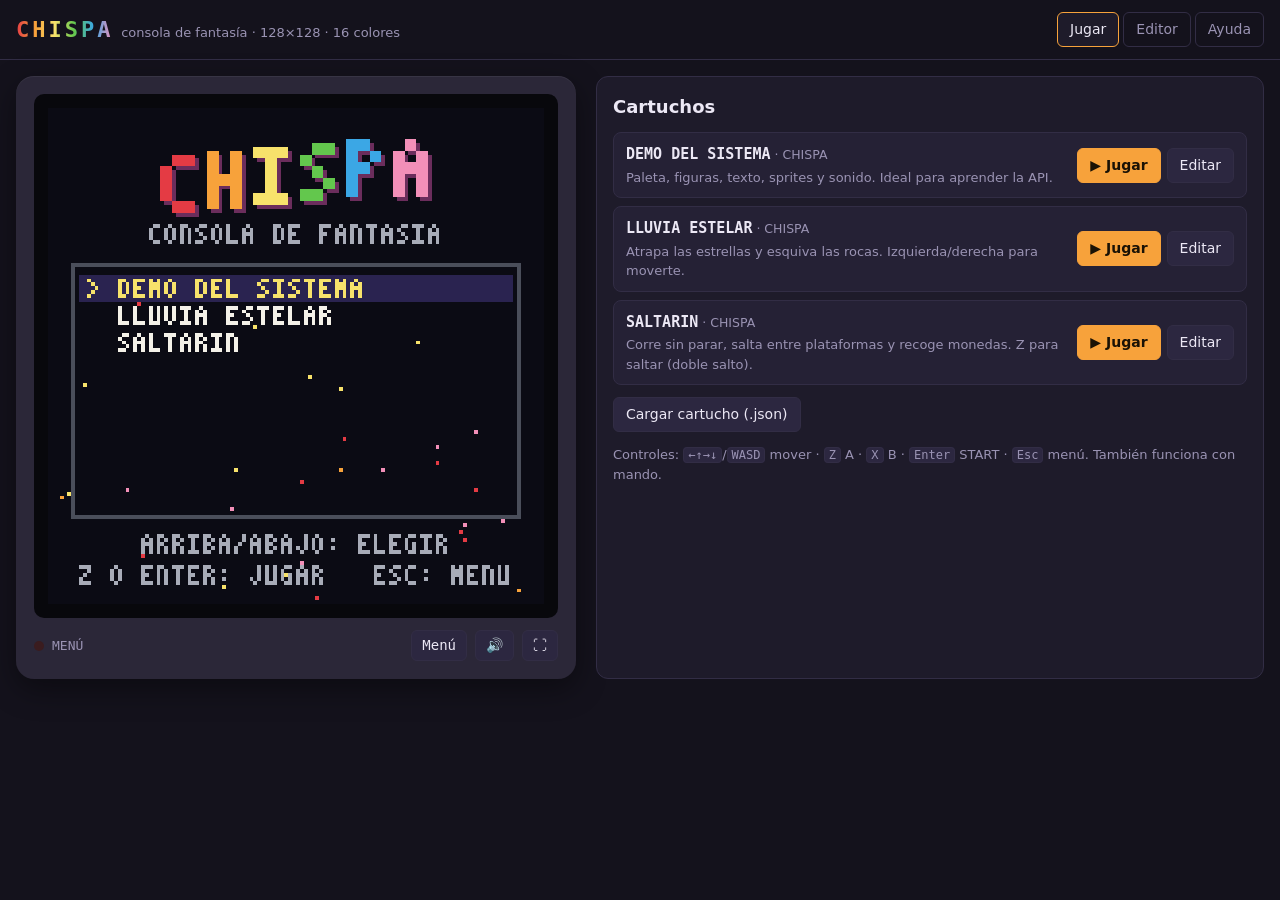
==== index.html @ 9a9179fb "Add CHISPA, a browser-based retro fantasy console 128x128 screen, 16-color palette, 8x8 sprites, syn" ====
<!doctype html>
<html lang="es">
<head>
  <meta charset="utf-8">
  <meta name="viewport" content="width=device-width, initial-scale=1">
  <title>CHISPA — consola de fantasía</title>
  <link rel="stylesheet" href="css/style.css">
</head>
<body>
  <header class="top">
    <h1><span class="logo">CHISPA</span> <small>consola de fantasía · 128×128 · 16 colores</small></h1>
    <nav class="tabs" role="tablist">
      <button class="tab active" data-tab="jugar" role="tab">Jugar</button>
      <button class="tab" data-tab="editor" role="tab">Editor</button>
      <button class="tab" data-tab="ayuda" role="tab">Ayuda</button>
    </nav>
  </header>

  <main>
    <section class="console-wrap">
      <div class="console">
        <div class="bezel">
          <canvas id="screen" width="128" height="128" aria-label="Pantalla de la consola"></canvas>
        </div>
        <div class="console-bar">
          <span class="led" id="led"></span>
          <span id="now-playing">MENÚ</span>
          <span class="spacer"></span>
          <button id="btn-menu" title="Volver al menú (Esc)">Menú</button>
          <button id="btn-mute" title="Silenciar">🔊</button>
          <button id="btn-full" title="Pantalla completa">⛶</button>
        </div>
        <div class="touch" aria-hidden="true">
          <div class="dpad">
            <button data-b="2" class="up">▲</button>
            <button data-b="0" class="left">◀</button>
            <button data-b="1" class="right">▶</button>
            <button data-b="3" class="down">▼</button>
          </div>
          <button data-b="6" class="start">START</button>
          <div class="ab">
            <button data-b="5" class="b">B</button>
            <button data-b="4" class="a">A</button>
          </div>
        </div>
      </div>
    </section>

    <section class="panel" id="panel-jugar">
      <h2>Cartuchos</h2>
      <ul id="cart-list" class="cart-list"></ul>
      <div class="row">
        <label class="file-btn">Cargar cartucho (.json)<input type="file" id="import" accept=".json,application/json"></label>
      </div>
      <p class="hint">Controles: <kbd>←↑→↓</kbd>/<kbd>WASD</kbd> mover · <kbd>Z</kbd> A · <kbd>X</kbd> B · <kbd>Enter</kbd> START · <kbd>Esc</kbd> menú. También funciona con mando.</p>
    </section>

    <section class="panel hidden" id="panel-editor">
      <div class="row">
        <input id="ed-title" placeholder="Título" maxlength="26">
        <input id="ed-author" placeholder="Autor" maxlength="30">
      </div>
      <div class="row">
        <button id="ed-run" class="primary">▶ Ejecutar</button>
        <button id="ed-save">Guardar</button>
        <button id="ed-export">Exportar</button>
        <button id="ed-new">Nuevo</button>
        <button id="ed-delete" class="danger">Borrar</button>
      </div>
      <div id="ed-msg" class="msg"></div>
      <h3>Código</h3>
      <textarea id="ed-code" spellcheck="false" wrap="off"></textarea>
      <h3>Sprites <small id="spr-info"></small></h3>
      <div class="sprite-editor">
        <canvas id="spr-edit" width="192" height="192" title="Clic: pintar · Clic derecho: borrar"></canvas>
        <div>
          <div id="palette" class="palette"></div>
          <canvas id="spr-sheet" width="256" height="256" title="Elige un sprite"></canvas>
        </div>
      </div>
    </section>

    <section class="panel hidden" id="panel-ayuda">
      <h2>Cómo programar un cartucho</h2>
      <p>Un cartucho es JavaScript con tres funciones opcionales:</p>
      <pre>function _init()   { }  // una vez, al arrancar
function _update() { }  // 60 veces por segundo: lógica
function _draw()   { }  // dibujar el fotograma</pre>
      <h3>Dibujo</h3>
      <pre>cls(c)                     rect(x,y,w,h,c)   rectfill(x,y,w,h,c)
pset(x,y,c)  pget(x,y)     circ(x,y,r,c)     circfill(x,y,r,c)
line(x0,y0,x1,y1,c)        print(txt,x,y,c,escala)   textw(txt)
spr(n,x,y,flipX,flipY,escala)   sget/sset(x,y,c)   palt(c,bool)
camera(x,y)</pre>
      <h3>Entrada</h3>
      <pre>btn(b)  → ¿está pulsado?      btnp(b) → ¿se acaba de pulsar?
LEFT RIGHT UP DOWN A B START</pre>
      <h3>Sonido</h3>
      <pre>tone(frec, dur, onda, vol, desliz)   onda: 'square' 'triangle' 'sawtooth' 'sine'
noise(dur, vol)      note(n) → frecuencia de la nota MIDI n (60 = Do)</pre>
      <h3>Utilidades</h3>
      <pre>rnd(n) rndi(n) flr(x) mid(a,b,c) time() frame()
save(clave, valor)   load(clave, porDefecto)   // p. ej. récords</pre>
      <p class="hint">Estos nombres están reservados: no declares variables con ellos (p. ej. <code>let line</code>).</p>
      <h3>Paleta</h3>
      <div id="help-palette" class="palette static"></div>
    </section>
  </main>

  <script src="js/font.js"></script>
  <script src="js/core.js"></script>
  <script src="carts/demo.js"></script>
  <script src="carts/lluvia-estelar.js"></script>
  <script src="carts/saltarin.js"></script>
  <script src="js/shell.js"></script>
</body>
</html>
---- css/style.css ----
:root {
  --bg: #14121c;
  --panel: #1e1b2a;
  --line: #322d45;
  --text: #ece8f5;
  --muted: #9a93b3;
  --accent: #f7a23b;
  --accent2: #3ba7e5;
  --danger: #e43b44;
  --case: #2b2738;
  --mono: ui-monospace, SFMono-Regular, Menlo, Consolas, monospace;
}
* { box-sizing: border-box; }
html, body { margin: 0; background: var(--bg); color: var(--text); font: 15px/1.5 system-ui, sans-serif; }

.top { display: flex; flex-wrap: wrap; align-items: center; justify-content: space-between; gap: 8px; padding: 12px 16px; border-bottom: 1px solid var(--line); }
.top h1 { margin: 0; font-size: 22px; }
.top small { color: var(--muted); font-weight: 400; font-size: 13px; }
.logo { font-family: var(--mono); letter-spacing: 3px; background: linear-gradient(90deg, #e43b44, #f7a23b, #f7e26b, #63c74d, #3ba7e5, #f28fb8); -webkit-background-clip: text; background-clip: text; color: transparent; }
.tabs { display: flex; gap: 4px; }
.tab { background: transparent; border: 1px solid var(--line); color: var(--muted); }
.tab.active { background: var(--panel); color: var(--text); border-color: var(--accent); }

main { display: grid; grid-template-columns: minmax(0, 560px) minmax(0, 1fr); gap: 20px; padding: 16px; max-width: 1280px; margin: 0 auto; }
@media (max-width: 900px) { main { grid-template-columns: minmax(0, 1fr); } }

button, .file-btn {
  font: inherit; font-size: 14px; color: var(--text); background: #2c2740; border: 1px solid var(--line);
  border-radius: 6px; padding: 6px 12px; cursor: pointer;
}
button:hover, .file-btn:hover { border-color: var(--muted); }
button:disabled { opacity: .4; cursor: default; }
button.primary { background: var(--accent); color: #1a1205; border-color: var(--accent); font-weight: 600; }
button.danger { color: var(--danger); }
.file-btn input { display: none; }

/* consola */
.console { background: var(--case); border-radius: 18px; padding: 18px; box-shadow: 0 10px 30px rgba(0,0,0,.4), inset 0 1px 0 rgba(255,255,255,.06); }
.bezel { background: #08080c; border-radius: 10px; padding: 14px; display: flex; justify-content: center; align-items: center; }
.bezel:fullscreen { padding: 0; border-radius: 0; }
#screen { width: 100%; max-width: 512px; aspect-ratio: 1; image-rendering: pixelated; image-rendering: crisp-edges; display: block; }
.bezel:fullscreen #screen { width: auto; height: 100vh; max-width: none; }
.console-bar { display: flex; align-items: center; gap: 8px; margin-top: 12px; font-family: var(--mono); font-size: 13px; color: var(--muted); }
.console-bar .spacer { flex: 1; }
.console-bar button { padding: 4px 10px; }
.led { width: 10px; height: 10px; border-radius: 50%; background: #3a1c1f; }
.led.on { background: #e43b44; box-shadow: 0 0 8px #e43b44; }

.touch { display: none; align-items: center; justify-content: space-between; margin-top: 16px; user-select: none; touch-action: none; }
@media (pointer: coarse) { .touch { display: flex; } }
.touch button { touch-action: none; background: #3a3550; border-color: #4a4466; }
.touch button.down { background: var(--accent); color: #1a1205; }
.dpad { display: grid; grid-template-columns: repeat(3, 48px); grid-template-rows: repeat(3, 48px); }
.dpad .up { grid-area: 1 / 2; } .dpad .left { grid-area: 2 / 1; } .dpad .right { grid-area: 2 / 3; } .dpad .down { grid-area: 3 / 2; }
.ab { display: flex; gap: 12px; }
.ab button { width: 60px; height: 60px; border-radius: 50%; font-weight: 700; font-size: 18px; }
.ab .a { background: #8a2a33; margin-top: -24px; } .ab .b { background: #6b5a1a; }
.start { font-size: 11px; border-radius: 12px; }

/* paneles */
.panel { background: var(--panel); border: 1px solid var(--line); border-radius: 12px; padding: 16px; min-width: 0; }
.panel h2 { margin: 0 0 12px; font-size: 18px; }
.panel h3 { margin: 16px 0 6px; font-size: 15px; }
.panel h3 small { color: var(--muted); font-weight: 400; font-family: var(--mono); }
.hidden { display: none; }
.row { display: flex; flex-wrap: wrap; gap: 8px; margin-bottom: 8px; }
.hint { color: var(--muted); font-size: 13px; }
kbd { font-family: var(--mono); background: #2c2740; border: 1px solid var(--line); border-radius: 4px; padding: 0 4px; font-size: 12px; }
pre { background: #120f1a; border: 1px solid var(--line); border-radius: 8px; padding: 10px; overflow-x: auto; font: 13px/1.5 var(--mono); }

.cart-list { list-style: none; margin: 0 0 12px; padding: 0; display: grid; gap: 8px; }
.cart-list li { display: flex; gap: 12px; justify-content: space-between; align-items: center; background: #252135; border: 1px solid var(--line); border-radius: 8px; padding: 10px 12px; }
.cart-list strong { font-family: var(--mono); }
.cart-list small { color: var(--muted); }
.cart-list p { margin: 2px 0 0; color: var(--muted); font-size: 13px; }
.cart-list .actions { display: flex; gap: 6px; flex-shrink: 0; }

input { font: inherit; color: var(--text); background: #120f1a; border: 1px solid var(--line); border-radius: 6px; padding: 6px 10px; flex: 1; min-width: 120px; }
textarea#ed-code { width: 100%; height: 360px; resize: vertical; background: #120f1a; color: #e9e4f5; border: 1px solid var(--line); border-radius: 8px; padding: 10px; font: 13px/1.5 var(--mono); tab-size: 2; }
.msg { min-height: 1.4em; font-size: 13px; color: #63c74d; }
.msg.error { color: var(--danger); font-family: var(--mono); }

.sprite-editor { display: flex; flex-wrap: wrap; gap: 16px; align-items: flex-start; }
#spr-edit { width: 192px; height: 192px; border: 1px solid var(--line); cursor: crosshair; image-rendering: pixelated; touch-action: none; }
#spr-sheet { width: 256px; height: 256px; border: 1px solid var(--line); cursor: pointer; image-rendering: pixelated; display: block; margin-top: 8px; }
.palette { display: grid; grid-template-columns: repeat(8, 30px); gap: 2px; }
.swatch { width: 30px; height: 30px; padding: 0; border-radius: 4px; font: 10px var(--mono); color: rgba(255,255,255,.7); text-shadow: 0 0 2px #000; border: 2px solid transparent; }
.swatch.sel { border-color: #fff; }
.palette.static .swatch { opacity: 1; cursor: default; }
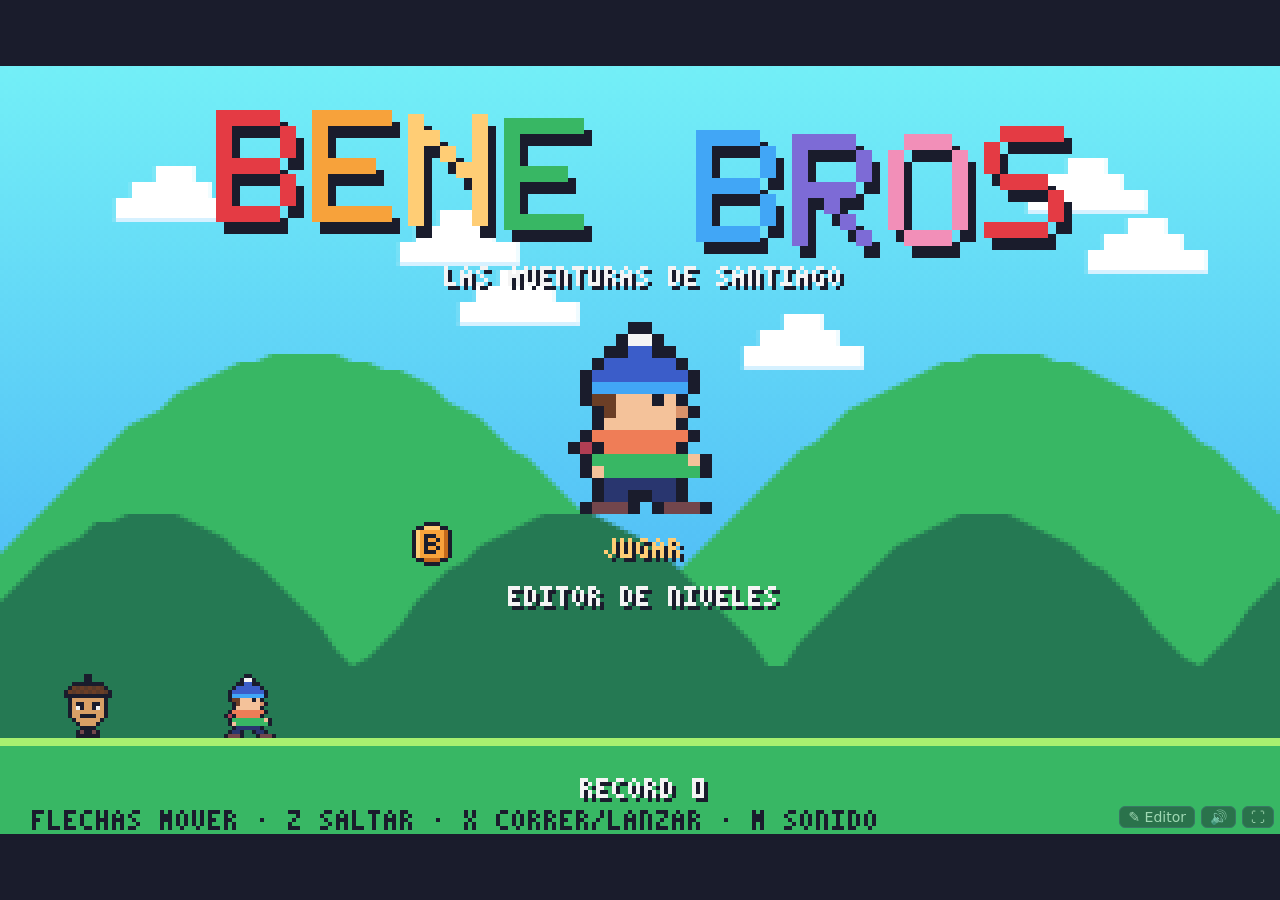
==== commit 15479e7d: "Add root index that redirects to Bene Bros Hosting the repository root (e.g. on Vercel) returned 404" ====
--- a/index.html
+++ b/index.html
@@ -3,115 +3,12 @@
 <head>
   <meta charset="utf-8">
   <meta name="viewport" content="width=device-width, initial-scale=1">
-  <title>CHISPA — consola de fantasía</title>
-  <link rel="stylesheet" href="css/style.css">
+  <title>Bene Bros</title>
+  <meta http-equiv="refresh" content="0; url=bene-bros/">
+  <script>location.replace('bene-bros/' + location.search + location.hash);</script>
+  <style>body { background: #1a1c2c; color: #f4f4f4; font: 16px system-ui, sans-serif; display: grid; place-items: center; height: 100vh; margin: 0; } a { color: #ffcd75; }</style>
 </head>
 <body>
-  <header class="top">
-    <h1><span class="logo">CHISPA</span> <small>consola de fantasía · 128×128 · 16 colores</small></h1>
-    <nav class="tabs" role="tablist">
-      <button class="tab active" data-tab="jugar" role="tab">Jugar</button>
-      <button class="tab" data-tab="editor" role="tab">Editor</button>
-      <button class="tab" data-tab="ayuda" role="tab">Ayuda</button>
-    </nav>
-  </header>
-
-  <main>
-    <section class="console-wrap">
-      <div class="console">
-        <div class="bezel">
-          <canvas id="screen" width="128" height="128" aria-label="Pantalla de la consola"></canvas>
-        </div>
-        <div class="console-bar">
-          <span class="led" id="led"></span>
-          <span id="now-playing">MENÚ</span>
-          <span class="spacer"></span>
-          <button id="btn-menu" title="Volver al menú (Esc)">Menú</button>
-          <button id="btn-mute" title="Silenciar">🔊</button>
-          <button id="btn-full" title="Pantalla completa">⛶</button>
-        </div>
-        <div class="touch" aria-hidden="true">
-          <div class="dpad">
-            <button data-b="2" class="up">▲</button>
-            <button data-b="0" class="left">◀</button>
-            <button data-b="1" class="right">▶</button>
-            <button data-b="3" class="down">▼</button>
-          </div>
-          <button data-b="6" class="start">START</button>
-          <div class="ab">
-            <button data-b="5" class="b">B</button>
-            <button data-b="4" class="a">A</button>
-          </div>
-        </div>
-      </div>
-    </section>
-
-    <section class="panel" id="panel-jugar">
-      <h2>Cartuchos</h2>
-      <ul id="cart-list" class="cart-list"></ul>
-      <div class="row">
-        <label class="file-btn">Cargar cartucho (.json)<input type="file" id="import" accept=".json,application/json"></label>
-      </div>
-      <p class="hint">Controles: <kbd>←↑→↓</kbd>/<kbd>WASD</kbd> mover · <kbd>Z</kbd> A · <kbd>X</kbd> B · <kbd>Enter</kbd> START · <kbd>Esc</kbd> menú. También funciona con mando.</p>
-    </section>
-
-    <section class="panel hidden" id="panel-editor">
-      <div class="row">
-        <input id="ed-title" placeholder="Título" maxlength="26">
-        <input id="ed-author" placeholder="Autor" maxlength="30">
-      </div>
-      <div class="row">
-        <button id="ed-run" class="primary">▶ Ejecutar</button>
-        <button id="ed-save">Guardar</button>
-        <button id="ed-export">Exportar</button>
-        <button id="ed-new">Nuevo</button>
-        <button id="ed-delete" class="danger">Borrar</button>
-      </div>
-      <div id="ed-msg" class="msg"></div>
-      <h3>Código</h3>
-      <textarea id="ed-code" spellcheck="false" wrap="off"></textarea>
-      <h3>Sprites <small id="spr-info"></small></h3>
-      <div class="sprite-editor">
-        <canvas id="spr-edit" width="192" height="192" title="Clic: pintar · Clic derecho: borrar"></canvas>
-        <div>
-          <div id="palette" class="palette"></div>
-          <canvas id="spr-sheet" width="256" height="256" title="Elige un sprite"></canvas>
-        </div>
-      </div>
-    </section>
-
-    <section class="panel hidden" id="panel-ayuda">
-      <h2>Cómo programar un cartucho</h2>
-      <p>Un cartucho es JavaScript con tres funciones opcionales:</p>
-      <pre>function _init()   { }  // una vez, al arrancar
-function _update() { }  // 60 veces por segundo: lógica
-function _draw()   { }  // dibujar el fotograma</pre>
-      <h3>Dibujo</h3>
-      <pre>cls(c)                     rect(x,y,w,h,c)   rectfill(x,y,w,h,c)
-pset(x,y,c)  pget(x,y)     circ(x,y,r,c)     circfill(x,y,r,c)
-line(x0,y0,x1,y1,c)        print(txt,x,y,c,escala)   textw(txt)
-spr(n,x,y,flipX,flipY,escala)   sget/sset(x,y,c)   palt(c,bool)
-camera(x,y)</pre>
-      <h3>Entrada</h3>
-      <pre>btn(b)  → ¿está pulsado?      btnp(b) → ¿se acaba de pulsar?
-LEFT RIGHT UP DOWN A B START</pre>
-      <h3>Sonido</h3>
-      <pre>tone(frec, dur, onda, vol, desliz)   onda: 'square' 'triangle' 'sawtooth' 'sine'
-noise(dur, vol)      note(n) → frecuencia de la nota MIDI n (60 = Do)</pre>
-      <h3>Utilidades</h3>
-      <pre>rnd(n) rndi(n) flr(x) mid(a,b,c) time() frame()
-save(clave, valor)   load(clave, porDefecto)   // p. ej. récords</pre>
-      <p class="hint">Estos nombres están reservados: no declares variables con ellos (p. ej. <code>let line</code>).</p>
-      <h3>Paleta</h3>
-      <div id="help-palette" class="palette static"></div>
-    </section>
-  </main>
-
-  <script src="js/font.js"></script>
-  <script src="js/core.js"></script>
-  <script src="carts/demo.js"></script>
-  <script src="carts/lluvia-estelar.js"></script>
-  <script src="carts/saltarin.js"></script>
-  <script src="js/shell.js"></script>
+  <p>Cargando Bene Bros… Si no se abre solo, <a href="bene-bros/">pulsa aquí</a>.</p>
 </body>
 </html>
